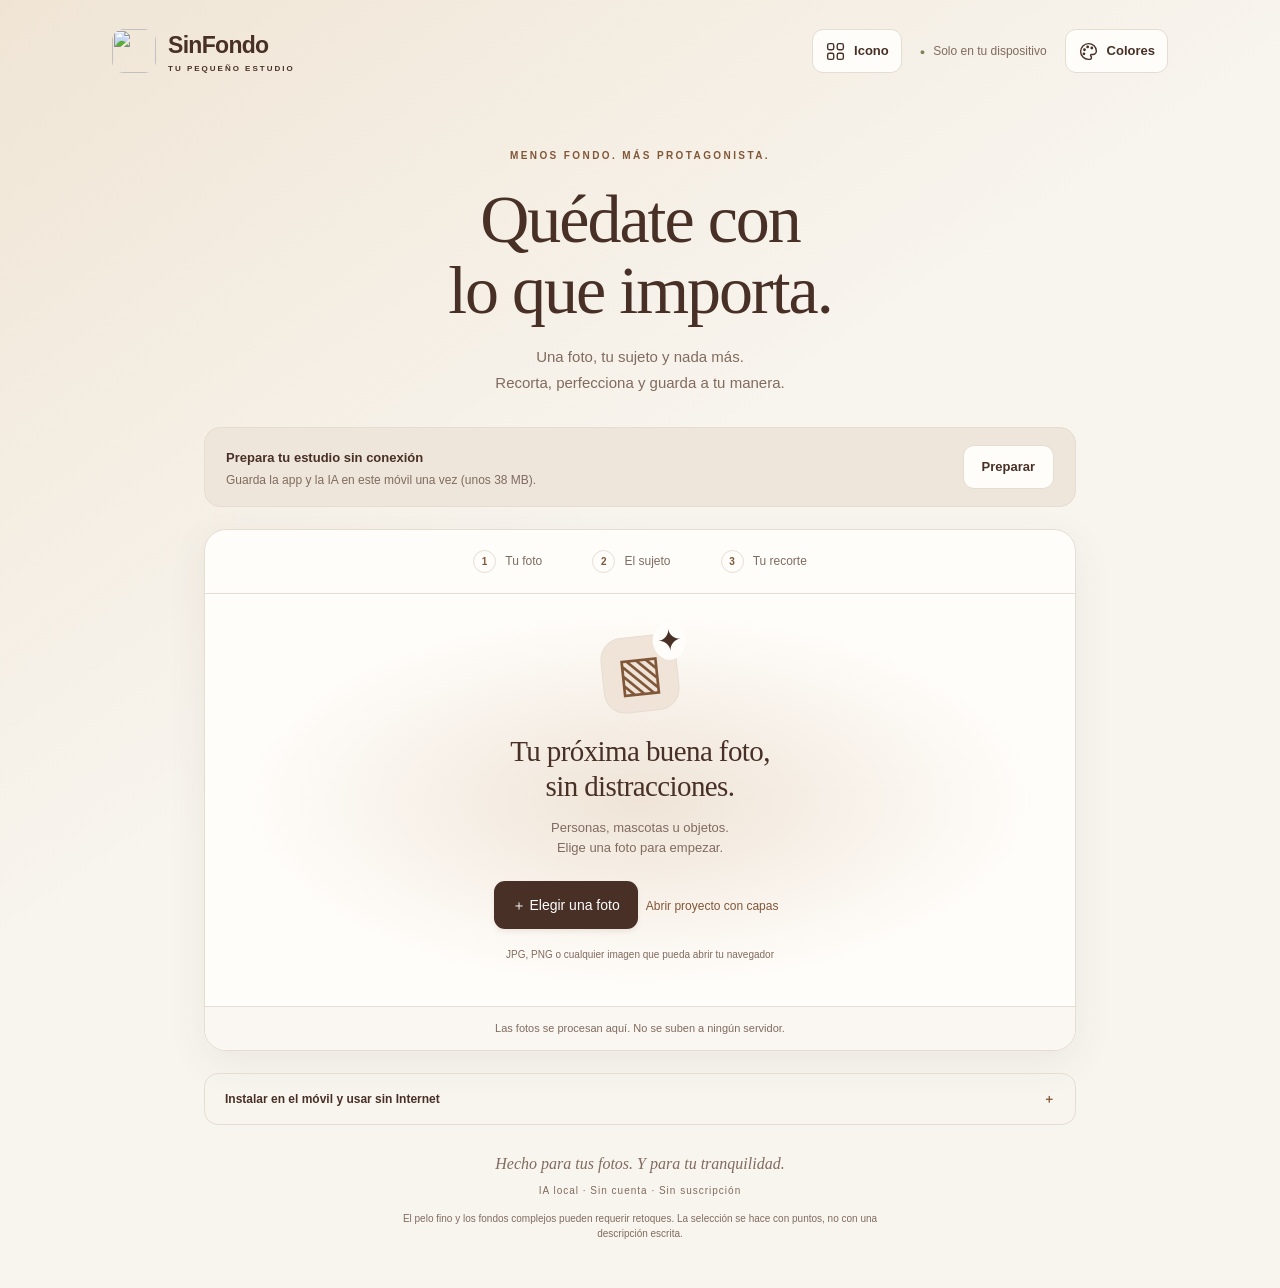
==== index.html @ af39157a "empecemos" ====
<!doctype html>
<html lang="es"><head><meta charset="utf-8"><meta name="viewport" content="width=device-width, initial-scale=1, viewport-fit=cover"><meta name="theme-color" content="#483026"><meta name="apple-mobile-web-app-capable" content="yes"><meta name="apple-mobile-web-app-status-bar-style" content="default"><meta name="description" content="Recorta el sujeto de tus fotos, en tu dispositivo y sin conexión."><title>SinFondo · Tu pequeño estudio</title><link rel="manifest" href="manifest.webmanifest"><link rel="apple-touch-icon" href="icons/apple-touch-icon.png"><link rel="icon" href="icons/icon-192.png"><link rel="stylesheet" href="style.css"></head>
<body><header><a class="brand" href="./"><img src="icons/icon-192.png" width="44" height="44" alt=""><span>SinFondo<small>TU PEQUEÑO ESTUDIO</small></span></a><div class="header-actions"><button id="appIconBtn" class="palette-button" aria-label="Elegir icono de la app" aria-haspopup="dialog"><svg width="21" height="21" viewBox="0 0 24 24" fill="none" stroke="currentColor" stroke-width="1.6" aria-hidden="true"><rect x="3" y="3" width="7" height="7" rx="2"/><rect x="14" y="3" width="7" height="7" rx="2"/><rect x="3" y="14" width="7" height="7" rx="2"/><rect x="14" y="14" width="7" height="7" rx="2"/></svg><span>Icono</span></button><span class="privacy">Solo en tu dispositivo</span><button id="paletteBtn" class="palette-button" aria-label="Elegir colores de la app" aria-haspopup="dialog"><svg width="21" height="21" viewBox="0 0 24 24" fill="none" stroke="currentColor" stroke-width="1.6" aria-hidden="true"><path d="M12 3a9 9 0 1 0 0 18h1.4a2.1 2.1 0 0 0 1.3-3.7c-.7-.6-.3-1.8.6-1.8H17a4 4 0 0 0 4-4C21 6.8 17 3 12 3Z"/><circle cx="7.4" cy="10" r=".8"/><circle cx="11" cy="6.8" r=".8"/><circle cx="15.8" cy="8" r=".8"/><circle cx="6.8" cy="14.6" r=".8"/></svg><span>Colores</span></button></div></header>
<dialog id="appIconDialog" aria-labelledby="appIconTitle"><div class="palette-heading"><div><span class="eyebrow">ELIGE SU ESTILO</span><h2 id="appIconTitle">El icono de tu estudio.</h2></div><button id="appIconClose" class="palette-close" aria-label="Cerrar selector de iconos">×</button></div><p class="palette-description">Elige uno de tus seis diseños. El marrón es el predeterminado.</p><div id="appIconOptions" class="app-icon-grid" aria-label="Iconos disponibles"></div><p id="appIconSelection" class="icon-selection" aria-live="polite"></p><div class="icon-install-help"><strong>Usarlo en el móvil o en el ordenador</strong><p>Abre la página de instalación con el diseño elegido y añade o instala la app desde allí. Se abre en otra pestaña para conservar tu trabajo.</p><p>Si ya está instalada, el sistema puede mantener el icono anterior. Guarda tu proyecto antes de quitarla y volver a añadirla con el nuevo diseño.</p><a id="appIconInstall" class="primary icon-install-link" target="_blank" rel="noopener" href="install-icon-1.html">Preparar instalación con este icono ↗</a></div><div class="icon-downloads"><a id="appIconDownloadPng" href="icons/choices/1/icon-512.png" download="SinFondo-marron.png">Descargar icono PNG</a><a id="appIconDownloadIco" href="icons/choices/1/icon.ico" download="SinFondo-marron.ico">Icono .ICO para PC</a><button id="appIconDone" class="secondary">Listo</button></div></dialog><dialog id="paletteDialog" aria-labelledby="paletteTitle"><div class="palette-heading"><div><span class="eyebrow">A TU GUSTO</span><h2 id="paletteTitle">Dale tu color.</h2></div><button id="paletteClose" class="palette-close" aria-label="Cerrar paleta de colores">×</button></div><p class="palette-description">Elige una combinación o crea la tuya. Se guarda en este dispositivo.</p><div id="themePresets" class="theme-grid" aria-label="Combinaciones de colores"></div><div class="custom-palette"><strong>Tu propia combinación</strong><div class="custom-colors"><label>Color principal <input id="themeStart" type="color" value="#815739"></label><label>Color de fondo <input id="themeEnd" type="color" value="#f8f5ef"></label></div><p>El texto se ajusta para que siga siendo fácil de leer.</p></div><div class="palette-footer"><button id="themeReset" class="secondary">Volver al marrón</button><button id="paletteDone" class="primary">Listo</button></div></dialog>
<dialog id="replacePhotoDialog" aria-labelledby="replacePhotoTitle" aria-describedby="replacePhotoText" class="photo-dialog"><h2 id="replacePhotoTitle">Ya tienes una foto abierta</h2><p id="replacePhotoText">¿Quieres cerrarla y elegir otra? Si abres una nueva foto, perderás los cambios que no hayas guardado.</p><div class="palette-footer"><button id="replacePhotoCancel" class="secondary" autofocus>Cancelar</button><button id="replacePhotoSave" class="primary">Guardar la foto actual</button><button id="replaceProjectSave" class="secondary" hidden>Guardar proyecto con capas</button><button id="replacePhotoConfirm" class="secondary">Cerrar y elegir otra</button></div></dialog><main><aside id="iconInstallNotice" class="icon-install-notice" hidden><strong id="iconInstallTitle"></strong><p>iPhone: Safari → Compartir → Añadir a pantalla de inicio. Android y PC: abre el menú del navegador y elige Instalar aplicación. Esta página debe estar publicada por HTTPS para instalarla desde el móvil.</p></aside><section class="intro"><span class="eyebrow">MENOS FONDO. MÁS PROTAGONISTA.</span><h1>Quédate con<br>lo que importa.</h1><p>Una foto, tu sujeto y nada más.<br>Recorta, perfecciona y guarda a tu manera.</p></section>
<section class="offline"><div><strong id="offlineTitle">Prepara tu estudio sin conexión</strong><p id="offlineText">Guarda la app y la IA en este móvil una vez (unos 38 MB).</p></div><button id="offlineBtn" class="secondary">Preparar</button></section>
<section class="studio" aria-label="Editor de fotos"><div class="steps"><span><b>1</b> Tu foto</span><span><b>2</b> El sujeto</span><span><b>3</b> Tu recorte</span></div>
<div id="empty" class="empty"><div class="photo-symbol" aria-hidden="true">▧<span>✦</span></div><h2>Tu próxima buena foto,<br>sin distracciones.</h2><p>Personas, mascotas u objetos.<br>Elige una foto para empezar.</p><label class="primary upload" for="photo" role="button" tabindex="0">＋ Elegir una foto</label><label for="projectFile" class="text-button" role="button" tabindex="0">Abrir proyecto con capas</label><small>JPG, PNG o cualquier imagen que pueda abrir tu navegador</small></div>
<input type="file" id="photo" accept="image/*" hidden><input type="file" id="projectFile" accept=".sinfondo,application/json" hidden>
<div id="editor" hidden><div class="toolbar"><label for="photo" class="text-button" role="button" tabindex="0">Cambiar foto</label><button id="clearPhoto" class="text-button">× Quitar foto</button><button id="returnOriginal" class="text-button">Volver a la foto original</button><button id="original" class="text-button" aria-pressed="false">Ver foto base</button><span id="dimensions"></span></div><div class="size-comparison"><div class="size-before"><span>ORIGINAL · ANTES</span><p id="sourceInfo"></p></div><div class="size-after"><span>RESULTADO · DESPUÉS</span><p id="currentInfo" aria-live="polite"></p></div></div><div class="view-tools" aria-label="Zoom y navegación"><button id="zoomOut" class="secondary" aria-label="Reducir zoom">−</button><output id="zoomLevel" aria-live="polite">100 %</output><button id="zoomIn" class="secondary" aria-label="Ampliar zoom">＋</button><button id="zoomFit" class="secondary">Encajar imagen</button><span>Dos dedos: ampliar y mover</span></div><div class="viewport" id="viewport"><div class="canvas-wrap" id="canvasWrap"><canvas id="canvas" aria-label="Foto: toca el sujeto que quieras conservar"></canvas><canvas id="overlay" aria-label="Selecciona el sujeto o retoca con el pincel"></canvas></div></div>
<div class="controls"><p id="hint">Conservar: marca lo que quieres mantener. Excluir: marca lo que quieres eliminar.</p><div class="segmented" aria-label="Modo de selección"><button data-mode="keep" class="selected" aria-pressed="true">＋ Conservar</button><button data-mode="exclude" aria-pressed="false">− Excluir</button><button data-mode="restore" aria-pressed="false" disabled>Restaurar</button><button data-mode="erase" aria-pressed="false" disabled>Borrar</button><button data-mode="lasso" aria-pressed="false">Lazo magnético</button><button data-mode="move" aria-pressed="false">✥ Mover</button></div><div id="brushControls" hidden><label>Grosor del pincel <input id="brush" type="range" min="1" max="120" value="24"><output id="brushSize">24 px</output></label></div>
<div id="lassoControls" hidden><label class="magnet-option"><input id="magnetic" type="checkbox" checked> Ajustar a los bordes</label><div class="lasso-actions"><button id="lassoKeep" class="secondary" disabled>Conservar dentro del lazo</button><button id="lassoDelete" class="secondary" disabled>Borrar dentro del lazo</button><button id="lassoClear" class="text-button" disabled>Quitar lazo</button></div><p>Marca el contorno con toques. Arrastra los puntos para ajustarlos; toca una línea para insertar otro punto. La acción cierra el lazo.</p></div><div class="action-row"><button id="undo" class="secondary" disabled>↶ Deshacer</button><button id="redo" class="secondary" disabled>↷ Rehacer</button><button id="clear" class="secondary" title="Reinicia la selección y el recorte del fondo; conserva lienzo y capas">Reiniciar</button><button id="remove" class="primary" disabled>Quitar fondo ✦</button><button id="deleteSelected" class="secondary delete-action" disabled>Eliminar lo señalado</button></div>
<div id="resultControls" hidden><div class="result-row"><label id="candidateControl">Recorte <select id="candidate"><option value="0">Opción 1</option><option value="1">Opción 2</option><option value="2">Opción 3</option></select></label><label id="featherControl">Borde suave <input id="feather" type="range" min="0" max="3" step="0.25" value="0.5"></label></div><details class="geometry-panel"><summary>Recortar, ampliar y dimensiones <span>＋</span></summary><div class="geometry-actions"><button id="trimEmpty" class="secondary">Recortar márgenes vacíos</button><button id="startCrop" class="secondary">Recorte manual</button></div><div id="cropControls" hidden><p>Arrastra las esquinas para ajustar el recorte o mueve el rectángulo.</p><output id="cropInfo"></output><div class="geometry-actions"><button id="applyCrop" class="primary">Aplicar recorte</button><button id="cancelCrop" class="secondary">Cancelar recorte</button></div></div><p class="small-note">Lienzo: añade espacio alrededor. Escalar también la foto: cambia su tamaño.</p><div class="dimension-fields"><label>Ancho (cm)<input id="canvasWidthCm" type="number" min="0.01" step="0.01" inputmode="decimal"></label><label>Alto (cm)<input id="canvasHeightCm" type="number" min="0.01" step="0.01" inputmode="decimal"></label><label>Resolución (ppp)<input id="outputDpi" type="number" min="36" max="1200" step="1" value="300" inputmode="numeric"></label></div><div class="size-options"><label><input id="sizeLock" type="checkbox" checked> Mantener proporciones</label><label><input id="scalePhoto" type="checkbox"> Escalar también la foto</label></div><label class="anchor-label">Colocar la foto <select id="canvasAnchor"><option value="center">En el centro</option><option value="left">A la izquierda</option><option value="right">A la derecha</option><option value="top">Arriba</option><option value="bottom">Abajo</option><option value="top-left">Arriba a la izquierda</option><option value="top-right">Arriba a la derecha</option><option value="bottom-left">Abajo a la izquierda</option><option value="bottom-right">Abajo a la derecha</option></select></label><div class="geometry-actions"><button id="addSpace" class="secondary">Añadir un 20 % de espacio</button><button id="applySize" class="primary">Aplicar tamaño</button></div><p class="small-note">El peso de después se recalcula al aplicar. Máximo 4096 px por lado y 8,4 millones de píxeles en total.</p></details><details class="layers-panel" id="layersPanel"><summary>Capas: pegar y colocar <span>＋</span></summary><div class="geometry-actions"><button id="pasteLayer" class="secondary">Pegar del portapapeles</button><label class="secondary layer-file-label" for="layerFile" role="button" tabindex="0">Añadir imagen</label></div><input id="layerFile" type="file" accept="image/*" hidden><p class="small-note">También puedes pegar con Ctrl/Cmd + V. En móvil, si el portapapeles no lo permite, usa Añadir imagen. Los pinceles y la IA editan la foto base.</p><div id="layerList"></div><div id="layerControls" hidden><div class="dimension-fields"><label>Ancho de capa (cm)<input id="layerWidthCm" type="number" min="0.01" step="0.01" inputmode="decimal"></label><label>Alto de capa (cm)<input id="layerHeightCm" type="number" min="0.01" step="0.01" inputmode="decimal"></label></div><label class="magnet-option"><input id="layerLock" type="checkbox" checked> Mantener proporciones</label><div class="geometry-actions"><button id="layerApplySize" class="secondary">Aplicar tamaño de capa</button><button id="layerDelete" class="secondary">Quitar capa</button><button id="layerDone" class="primary">OK · Dejar colocada</button></div></div><div class="project-actions"><button id="saveProject" class="secondary">Guardar proyecto con capas</button><label class="text-button" for="projectFile" role="button" tabindex="0">Abrir proyecto</label></div><p class="small-note">PNG y JPG unen las capas. Guarda un proyecto .sinfondo para volver a editarlas otro día.</p></details><div class="format-controls"><label>Formato <select id="exportFormat"><option value="png">PNG · con transparencia</option><option value="jpg">JPG · fondo blanco</option></select></label><label id="jpegQualityControl" hidden>Calidad JPG <input id="jpegQuality" type="range" min="60" max="100" value="92"><output id="jpegQualityValue">92 %</output></label></div><output id="exportInfo" class="export-info" aria-live="polite"></output><div class="export"><div><span class="field-title">FONDO DE EXPORTACIÓN</span><div class="segmented"><button data-bg="transparent" class="selected" aria-pressed="true"><i class="checker"></i>Transparente</button><button data-bg="white" aria-pressed="false"><i class="white"></i>Blanco</button></div></div><button id="save" class="primary">Guardar PNG ↓</button></div><p id="exportNote" class="note">PNG conserva la transparencia si la eliges. JPG rellena los huecos de blanco. El peso corresponde al formato y la calidad seleccionados.</p></div></div></div>
<div id="status" role="status" aria-live="polite">Las fotos se procesan aquí. No se suben a ningún servidor.</div></section>
<details class="help"><summary>Instalar en el móvil y usar sin Internet <span>＋</span></summary><div><p><strong>Primera vez:</strong> abre la app desde una dirección HTTPS con Internet y pulsa «Preparar». Espera a que indique «Lista sin conexión».</p><p><strong>iPhone:</strong> en Safari, pulsa Compartir → Añadir a pantalla de inicio. Activa «Abrir como app» si aparece.</p><p><strong>Android:</strong> en Chrome, abre el menú ⋮ → Instalar aplicación o Añadir a pantalla de inicio.</p><p>Abre la app desde el icono y comprueba «Lista sin conexión». Después puedes usarla en modo avión. Si borras los datos del navegador o el sistema libera ese almacenamiento, vuelve a prepararla con Internet.</p><p>La carpeta de iCloud conserva los archivos; para instalarla en un móvil hace falta servir esos archivos por HTTPS. Abrir el HTML en Archivos no instala la app.</p></div></details>
<footer>Hecho para tus fotos. Y para tu tranquilidad.<small>IA local · Sin cuenta · Sin suscripción</small><p>El pelo fino y los fondos complejos pueden requerir retoques. La selección se hace con puntos, no con una descripción escrita.</p></footer></main><script type="module" src="app.js"></script></body></html>
---- style.css ----
:root{--ink:#483026;--muted:#806b5f;--paper:#f8f5ef;--line:#e6ddd2;--accent:#815739;--soft:#efe4d7}*{box-sizing:border-box}body{margin:0;background:var(--paper);color:var(--ink);font:15px/1.5 -apple-system,BlinkMacSystemFont,"Segoe UI",sans-serif}header{max-width:1120px;margin:auto;padding:28px 32px;display:flex;align-items:center;justify-content:space-between}.brand{display:flex;gap:12px;align-items:center;text-decoration:none;color:inherit;font-size:23px;font-weight:650;letter-spacing:-.7px}.brand img{border-radius:12px}.brand small{font-size:8px;letter-spacing:2px;display:block;font-weight:600}.privacy{font-size:12px;color:var(--muted)}.privacy:before{content:'●';font-size:9px;margin-right:8px;color:#7d815b}main{max-width:920px;margin:auto;padding:20px 24px 32px}.intro{text-align:center;padding:20px 0 28px}.eyebrow{font-size:10px;letter-spacing:2.4px;font-weight:650;color:var(--accent)}h1{font:normal clamp(44px,7vw,68px)/1.04 Georgia,serif;letter-spacing:-2px;margin:19px 0}p{color:var(--muted)}.intro p{margin:0;line-height:1.7}.offline{display:flex;gap:16px;justify-content:space-between;align-items:center;background:var(--banner);border:1px solid var(--line);border-radius:16px;padding:17px 21px;margin:4px 0 22px}.offline strong{font-size:13px}.offline p{margin:3px 0 0;font-size:12px}.studio{background:var(--surface);border:1px solid var(--line);border-radius:22px;overflow:hidden;box-shadow:0 12px 40px var(--shadow)}.steps{display:flex;justify-content:center;gap:50px;border-bottom:1px solid var(--line);padding:20px;font-size:12px;color:var(--muted)}.steps b{border:1px solid var(--line);border-radius:50%;width:23px;height:23px;display:inline-grid;place-items:center;font-size:10px;margin-right:6px;color:var(--accent)}.empty{text-align:center;padding:42px 20px 44px;background:radial-gradient(ellipse at center,var(--soft),transparent 65%)}.photo-symbol{position:relative;width:76px;height:76px;display:grid;place-items:center;background:var(--soft);border:1px solid var(--line);border-radius:22px;margin:0 auto 22px;font-size:48px;line-height:1;color:var(--accent);transform:rotate(-6deg)}.photo-symbol span{position:absolute;right:-12px;top:-12px;color:var(--ink);font-size:30px;background:var(--surface);border-radius:50%;padding:4px}h2{font:normal 29px/1.2 Georgia,serif;letter-spacing:-.6px;margin:0}.empty p{font-size:13px;margin:14px 0 24px}.empty small{display:block;font-size:10px;color:var(--muted);margin-top:18px}button,.upload{border:0;border-radius:11px;padding:12px 18px;font:600 13px/1.3 inherit;cursor:pointer;display:inline-flex;align-items:center;justify-content:center;gap:7px;-webkit-tap-highlight-color:transparent}button{font:600 13px/1.3 -apple-system,BlinkMacSystemFont,"Segoe UI",sans-serif;min-height:44px}.primary{background:var(--ink);color:#fff;box-shadow:0 3px 5px var(--shadow)}.primary:hover{background:var(--accent)}.secondary{background:var(--surface);color:var(--ink);border:1px solid var(--line)}.text-button{background:none;color:var(--accent);font-size:12px;padding:8px;cursor:pointer}.upload{font-size:14px;min-height:48px}button:disabled{opacity:.4;cursor:default}button:focus-visible,label:focus-within,summary:focus-visible{outline:3px solid var(--accent);outline-offset:3px}.toolbar{display:flex;align-items:center;gap:8px;padding:10px 14px}.toolbar span{margin-left:auto;color:var(--muted);font-size:11px}.viewport{padding:18px;background-color:var(--soft);max-height:65vh;overflow:auto;display:flex;justify-content:center}.canvas-wrap{position:relative;max-width:100%;width:fit-content;line-height:0;align-self:flex-start;background-color:white;background-image:linear-gradient(45deg,#e7e1d9 25%,transparent 25%),linear-gradient(-45deg,#e7e1d9 25%,transparent 25%),linear-gradient(45deg,transparent 75%,#e7e1d9 75%),linear-gradient(-45deg,transparent 75%,#e7e1d9 75%);background-size:20px 20px;background-position:0 0,0 10px,10px -10px,-10px 0}canvas{display:block;max-width:100%;max-height:58vh;width:auto;height:auto}#overlay{position:absolute;inset:0;width:100%;height:100%;touch-action:none;cursor:crosshair}.controls{padding:20px}#hint{font-size:13px;margin:0 0 15px}.segmented{display:flex;flex-wrap:wrap;gap:5px}.segmented button{background:var(--surface-muted);color:var(--muted);padding:10px 13px;font-size:12px;border:1px solid transparent}.segmented .selected{background:var(--soft);color:var(--ink);border-color:var(--accent)}.action-row{display:flex;gap:8px;margin-top:17px}.action-row .primary{margin-left:auto}.result-row{display:flex;gap:20px;align-items:center;justify-content:space-between;border-top:1px solid var(--line);margin-top:20px;padding-top:20px}.result-row label,#brushControls label{font-size:12px;color:var(--muted);display:flex;gap:8px;align-items:center}#brushControls{padding:15px 0 0}input[type=range]{accent-color:var(--accent);max-width:130px}select{padding:8px;background:var(--paper);border:1px solid var(--line);border-radius:8px;color:var(--ink)}.export{display:flex;justify-content:space-between;align-items:end;gap:12px;margin-top:20px}.field-title{font-size:9px;letter-spacing:1.5px;display:block;margin-bottom:7px}.segmented i{display:inline-block;width:16px;height:16px;border:1px solid #cbbda9;border-radius:3px}.checker{background:repeating-conic-gradient(#fff 0 25%,#d3c9be 0 50%) 50%/8px 8px}.white{background:white}.note{font-size:10px;margin:13px 0 0}#status{font-size:11px;text-align:center;border-top:1px solid var(--line);padding:13px 20px;color:var(--muted);background:var(--surface-muted)}#status.error{color:#9c3927}.help{margin-top:22px;border:1px solid var(--line);border-radius:14px;padding:16px 20px;font-size:12px}summary{cursor:pointer;font-weight:600;list-style:none}summary span{float:right;color:var(--accent)}.help p{line-height:1.7}footer{text-align:center;margin-top:30px;color:var(--muted);font:italic 16px Georgia,serif}footer small{display:block;font:10px -apple-system,sans-serif;margin-top:12px;letter-spacing:1px}footer p{font:10px/1.5 -apple-system,sans-serif;max-width:480px;margin:15px auto}[hidden]{display:none!important}body.busy #editor{pointer-events:none;opacity:.7}@media(max-width:560px){header{padding:20px}.privacy{font-size:0}.privacy:before{font-size:10px}main{padding:8px 14px 24px}.intro{padding-top:12px}h1{font-size:48px}.offline{padding:14px;gap:10px}.steps{gap:16px;font-size:10px;padding:16px 8px}.steps b{margin-right:3px}.empty{padding:35px 15px}.controls{padding:16px 12px}.segmented button{padding:9px 10px;font-size:11px}.action-row{flex-wrap:wrap;gap:6px}.action-row button{padding:11px 12px}.export{flex-direction:column;align-items:stretch}.export>.primary{width:100%;margin-top:6px}.result-row{gap:8px}.result-row label{font-size:11px}input[type=range]{max-width:95px}.viewport{padding:8px}.toolbar span{font-size:9px}footer{font-size:14px}}

:root{--surface:#fffdfa;--surface-muted:#faf7f2;--banner:#eee6da;--shadow:#48302612;--page-glow:#f0e5d5}body{background:linear-gradient(145deg,var(--page-glow) 0%,var(--paper) 45%,var(--paper) 100%);min-height:100vh}.header-actions{display:flex;align-items:center;gap:18px}.palette-button{color:var(--ink);border:1px solid var(--line);background:var(--surface);padding:10px 12px;gap:8px}.palette-button svg{flex:none}.palette-button:hover{background:var(--soft)}dialog{color:var(--ink);background:var(--surface);border:1px solid var(--line);border-radius:24px;padding:25px;width:min(540px,calc(100% - 28px));max-height:calc(100dvh - 36px);overflow:auto;box-shadow:0 24px 90px #0003}dialog::backdrop{background:#15110e66;backdrop-filter:blur(5px)}.palette-heading{display:flex;justify-content:space-between;align-items:center;gap:16px}.palette-heading h2{margin-top:7px;font-size:32px}.palette-close{background:var(--surface-muted);color:var(--ink);border:1px solid var(--line);font-size:25px;padding:5px;width:44px;flex:none}.palette-description{font-size:13px;margin:15px 0 20px}.theme-grid{display:grid;grid-template-columns:repeat(3,minmax(0,1fr));gap:10px}.theme-option{display:flex;flex-direction:column;gap:9px;align-items:stretch;text-align:left;background:var(--surface);color:var(--ink);border:1px solid var(--line);padding:9px;border-radius:12px;position:relative;min-width:0}.theme-option[aria-pressed=true]{border:2px solid var(--accent);padding:8px;background:var(--soft)}.theme-option[aria-pressed=true]:after{content:'✓';position:absolute;right:14px;top:14px;background:var(--ink);color:white;border-radius:50%;width:22px;height:22px;display:grid;place-items:center;font-size:12px}.theme-swatch{height:43px;border-radius:7px;border:1px solid #00000014;background:linear-gradient(120deg,var(--swatch-start),var(--swatch-end))}.theme-name{font-size:10px;line-height:1.4;font-weight:600;min-height:28px}.custom-palette{border-top:1px solid var(--line);margin-top:20px;padding-top:18px}.custom-palette strong{font-size:13px}.custom-colors{display:flex;gap:16px;margin-top:12px}.custom-colors label{display:flex;gap:9px;align-items:center;color:var(--muted);font-size:12px;flex:1}.custom-colors input{width:44px;height:36px;background:var(--surface);padding:3px;border:1px solid var(--line);border-radius:8px;cursor:pointer}.custom-palette p{font-size:10px}.palette-footer{display:flex;justify-content:space-between;gap:12px;margin-top:19px}.palette-footer button{font-size:12px}@media(max-width:560px){.header-actions{gap:9px}.palette-button{padding:9px}.palette-button span{display:none}.header-actions .privacy{display:none}dialog{padding:20px 16px}.custom-colors{gap:8px}.custom-colors label{font-size:11px;gap:6px}.theme-grid{gap:8px}}

.action-row{flex-wrap:wrap}.delete-action{border-color:var(--accent);color:var(--accent)}@media(max-width:560px){.action-row #remove,.action-row #deleteSelected{flex:1 1 42%;margin-left:0}.action-row #undo,.action-row #clear{flex:1 1 42%}}

.view-tools{display:flex;align-items:center;gap:7px;padding:9px 12px;border-top:1px solid var(--line);flex-wrap:wrap}.view-tools button{padding:8px 12px;font-size:11px}.view-tools output{min-width:49px;text-align:center;font-size:11px;font-variant-numeric:tabular-nums}.view-tools span{font-size:10px;color:var(--muted);margin-left:auto}.viewport{padding:0;display:block;position:relative;overflow:hidden;height:min(58vh,520px);max-height:none;touch-action:none;user-select:none;-webkit-user-select:none}.canvas-wrap{position:absolute;top:0;left:0;max-width:none;transform-origin:0 0;margin:0;will-change:transform}.canvas-wrap canvas{max-width:none;max-height:none;width:100%;height:100%;display:block}#overlay{inset:0;touch-action:none}.viewport[data-tool=move],.viewport[data-tool=move] #overlay{cursor:grab}.viewport.dragging,.viewport.dragging #overlay{cursor:grabbing}.magnet-option{display:flex;align-items:center;gap:8px;font-size:12px;color:var(--muted)}.magnet-option input{accent-color:var(--accent)}#lassoControls{padding-top:14px}.lasso-actions{display:flex;gap:6px;flex-wrap:wrap;margin-top:10px}.lasso-actions button{font-size:11px;padding:9px 11px}#lassoControls p{font-size:11px}#brushSize{min-width:43px;font-variant-numeric:tabular-nums}.action-row #remove{margin-left:0}.action-row #remove,.action-row #deleteSelected{flex:1 1 40%}.action-row #undo,.action-row #redo,.action-row #clear{flex:1 1 25%}@media(max-width:560px){.view-tools{padding:8px;gap:5px}.view-tools span{width:100%;text-align:center;margin-top:2px}.viewport{height:48vh;min-height:220px}.segmented button{flex:1 1 28%}}

.toolbar{flex-wrap:wrap}.toolbar #clearPhoto{color:var(--accent)}@media(max-width:560px){.toolbar{gap:3px;padding:8px}.toolbar .text-button{font-size:10px;padding:6px}.toolbar span{width:100%;margin-left:6px}}

.photo-dialog{max-width:460px}.photo-dialog h2{font-size:27px}.photo-dialog p{font-size:14px;line-height:1.7}.photo-dialog .palette-footer{flex-wrap:wrap}.photo-dialog .palette-footer button{flex:1}label[role=button]:focus-visible{outline:3px solid var(--accent);outline-offset:3px}

.photo-dialog .palette-footer{gap:8px}.photo-dialog #replacePhotoSave{flex-basis:100%}

.source-info{font-size:10px;margin:0;padding:0 16px 12px;color:var(--muted)}.format-controls{display:flex;gap:18px;flex-wrap:wrap;align-items:center;margin-top:18px}.format-controls label{display:flex;align-items:center;gap:8px;font-size:12px;color:var(--muted)}.export-info{display:block;color:var(--muted);font-size:12px;margin-top:12px;font-variant-numeric:tabular-nums}#jpegQualityValue{min-width:36px}.result-row:has(#candidateControl[hidden]):has(#featherControl[hidden]){display:none}

.size-comparison{display:grid;grid-template-columns:1fr 1fr;gap:10px;padding:0 14px 14px}.size-comparison>div{padding:12px;border:1px solid var(--line);border-radius:12px}.size-before{background:var(--surface-muted)}.size-after{background:var(--soft);border-color:var(--accent)!important}.size-comparison span{font-size:9px;letter-spacing:1.3px;font-weight:700}.size-comparison p{font-size:12px;line-height:1.6;margin:6px 0 0;font-variant-numeric:tabular-nums}.geometry-panel,.layers-panel{border:1px solid var(--line);border-radius:13px;padding:15px;margin-top:18px}.geometry-panel summary,.layers-panel summary{font-size:13px}.geometry-actions,.project-actions{display:flex;gap:8px;flex-wrap:wrap;margin-top:13px}.geometry-actions button,.project-actions button{font-size:11px;padding:10px 13px}.small-note,#cropControls p{font-size:11px;line-height:1.6;color:var(--muted)}.dimension-fields{display:flex;gap:10px;flex-wrap:wrap;margin:14px 0}.dimension-fields label{font-size:11px;color:var(--muted);display:grid;gap:6px;flex:1;min-width:85px}.dimension-fields input{width:100%;min-width:0;padding:11px 9px;border:1px solid var(--line);border-radius:9px;background:var(--surface);color:var(--ink);font:inherit}.size-options{display:flex;flex-wrap:wrap;gap:12px;font-size:11px;color:var(--muted);margin:12px 0}.size-options input{accent-color:var(--accent)}.anchor-label{font-size:11px;display:flex;gap:10px;align-items:center;color:var(--muted)}#cropInfo{font-size:12px;color:var(--accent)}.layer-file-label{display:inline-flex;align-items:center;cursor:pointer;padding:10px 13px;border-radius:10px;font-size:11px}.layer-row{display:flex;gap:8px;align-items:center;margin-top:9px;padding:8px;border:1px solid var(--line);border-radius:10px}.layer-row.active{border-color:var(--accent);background:var(--soft)}.layer-row img{width:34px;height:34px;object-fit:contain;background:repeating-conic-gradient(#fff 0 25%,#ddd 0 50%) 50%/10px 10px;border-radius:5px}.layer-row button{font-size:11px;padding:8px;min-height:38px;color:var(--ink);background:var(--surface)}.layer-row .layer-name{flex:1;text-align:left;min-width:0;overflow:hidden;text-overflow:ellipsis;white-space:nowrap}.project-actions{border-top:1px solid var(--line);padding-top:13px;align-items:center}@media(max-width:560px){.size-comparison{padding:0 8px 10px;gap:7px}.size-comparison p{font-size:10px}.size-comparison>div{padding:9px}.size-comparison span{font-size:8px}.geometry-panel,.layers-panel{padding:12px}.anchor-label{flex-wrap:wrap}}

.app-icon-grid{display:grid;grid-template-columns:repeat(3,minmax(0,1fr));gap:12px}.app-icon-option{position:relative;display:flex;flex-direction:column;align-items:center;gap:9px;padding:12px 8px;background:var(--surface);border:1px solid var(--line);border-radius:15px;color:var(--ink);min-width:0}.app-icon-option img{width:92px;height:92px;max-width:100%;object-fit:contain;border-radius:22%;box-shadow:0 4px 12px #0001}.app-icon-option span{font-size:11px;line-height:1.4;text-align:center}.app-icon-option[aria-pressed=true]{border:2px solid var(--accent);padding:11px 7px;background:var(--soft)}.app-icon-option[aria-pressed=true]:after{content:'✓';position:absolute;right:7px;top:7px;background:var(--ink);color:white;border:2px solid var(--surface);border-radius:50%;width:23px;height:23px;display:grid;place-items:center;font-size:12px}.icon-selection{font-weight:600;font-size:12px;color:var(--ink);margin:17px 0}.icon-install-help{padding:15px;border-radius:13px;background:var(--surface-muted);border:1px solid var(--line)}.icon-install-help strong{font-size:12px}.icon-install-help p{font-size:11px;line-height:1.6}.icon-install-link{display:inline-flex;justify-content:center;align-items:center;padding:12px 15px;border-radius:10px;font-size:12px;text-decoration:none;margin-top:4px;min-height:44px}.icon-downloads{display:flex;gap:14px;align-items:center;flex-wrap:wrap;margin-top:18px}.icon-downloads a{font-size:11px;color:var(--accent);text-underline-offset:3px}.icon-downloads button{margin-left:auto}.icon-install-notice{padding:18px;background:var(--soft);border:1px solid var(--line);border-radius:15px;font-size:13px;margin-bottom:12px}.icon-install-notice p{font-size:12px;margin-bottom:0}@media(max-width:560px){.app-icon-grid{gap:8px}.app-icon-option{padding:10px 5px}.app-icon-option[aria-pressed=true]{padding:9px 4px}.app-icon-option img{width:76px;height:76px}.app-icon-option span{font-size:10px}.icon-install-link{width:100%}.icon-downloads{gap:10px}.header-actions{gap:7px}#appIconTitle{font-size:27px}}
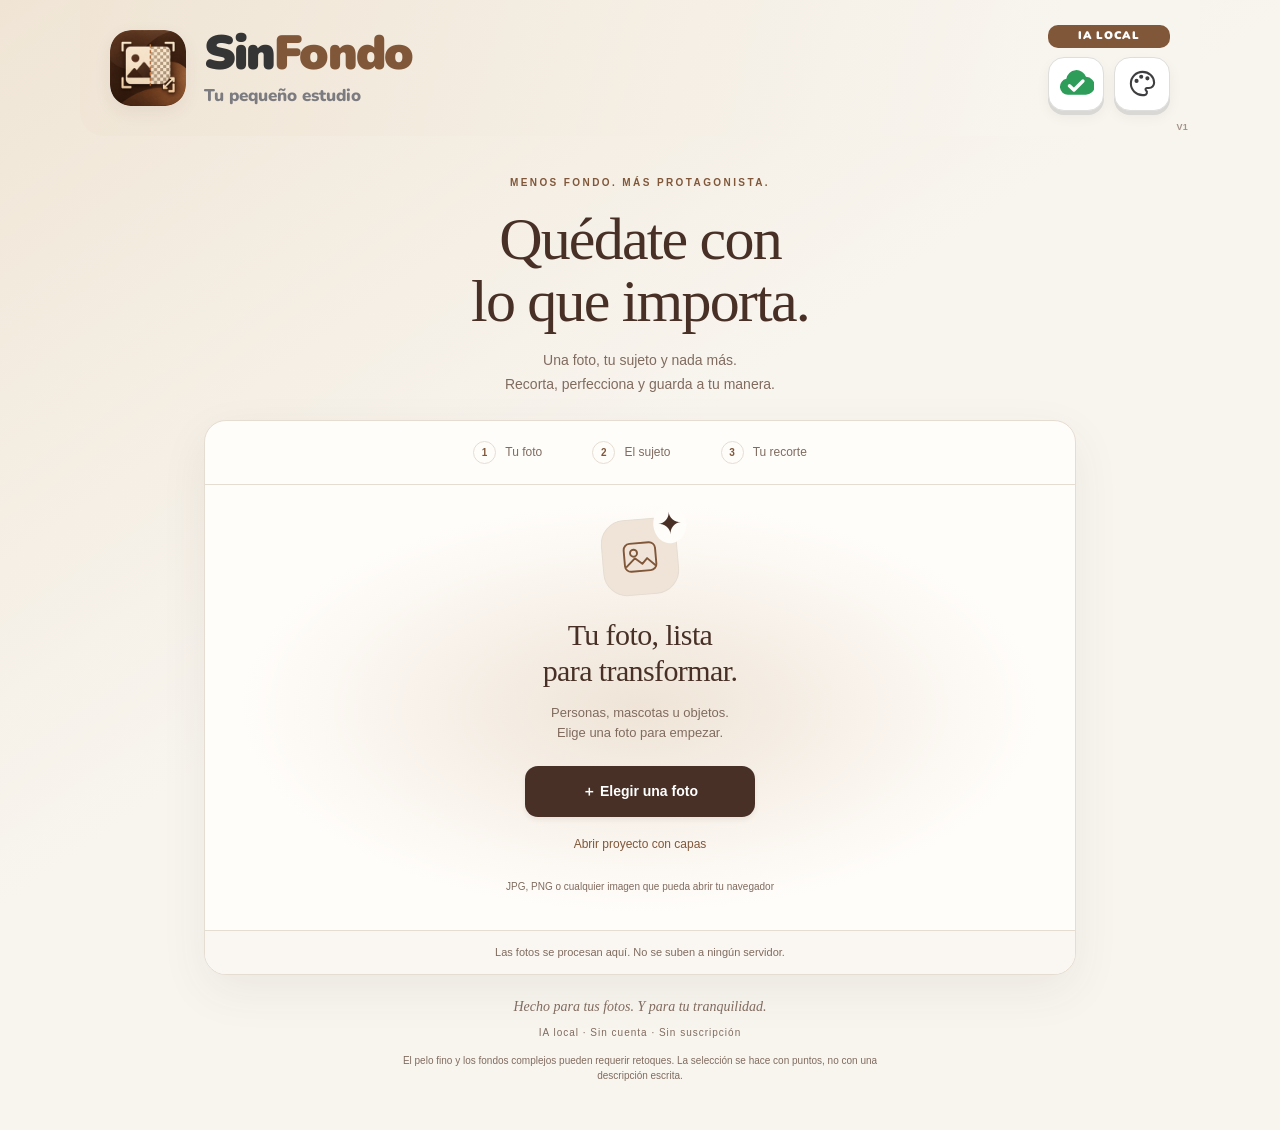
==== commit 9b11331b: "V1" ====
--- a/index.html
+++ b/index.html
@@ -1,16 +1,17 @@
 <!doctype html>
-<html lang="es"><head><meta charset="utf-8"><meta name="viewport" content="width=device-width, initial-scale=1, viewport-fit=cover"><meta name="theme-color" content="#483026"><meta name="apple-mobile-web-app-capable" content="yes"><meta name="apple-mobile-web-app-status-bar-style" content="default"><meta name="description" content="Recorta el sujeto de tus fotos, en tu dispositivo y sin conexión."><title>SinFondo · Tu pequeño estudio</title><link rel="manifest" href="manifest.webmanifest"><link rel="apple-touch-icon" href="icons/apple-touch-icon.png"><link rel="icon" href="icons/icon-192.png"><link rel="stylesheet" href="style.css"></head>
-<body><header><a class="brand" href="./"><img src="icons/icon-192.png" width="44" height="44" alt=""><span>SinFondo<small>TU PEQUEÑO ESTUDIO</small></span></a><div class="header-actions"><button id="appIconBtn" class="palette-button" aria-label="Elegir icono de la app" aria-haspopup="dialog"><svg width="21" height="21" viewBox="0 0 24 24" fill="none" stroke="currentColor" stroke-width="1.6" aria-hidden="true"><rect x="3" y="3" width="7" height="7" rx="2"/><rect x="14" y="3" width="7" height="7" rx="2"/><rect x="3" y="14" width="7" height="7" rx="2"/><rect x="14" y="14" width="7" height="7" rx="2"/></svg><span>Icono</span></button><span class="privacy">Solo en tu dispositivo</span><button id="paletteBtn" class="palette-button" aria-label="Elegir colores de la app" aria-haspopup="dialog"><svg width="21" height="21" viewBox="0 0 24 24" fill="none" stroke="currentColor" stroke-width="1.6" aria-hidden="true"><path d="M12 3a9 9 0 1 0 0 18h1.4a2.1 2.1 0 0 0 1.3-3.7c-.7-.6-.3-1.8.6-1.8H17a4 4 0 0 0 4-4C21 6.8 17 3 12 3Z"/><circle cx="7.4" cy="10" r=".8"/><circle cx="11" cy="6.8" r=".8"/><circle cx="15.8" cy="8" r=".8"/><circle cx="6.8" cy="14.6" r=".8"/></svg><span>Colores</span></button></div></header>
-<dialog id="appIconDialog" aria-labelledby="appIconTitle"><div class="palette-heading"><div><span class="eyebrow">ELIGE SU ESTILO</span><h2 id="appIconTitle">El icono de tu estudio.</h2></div><button id="appIconClose" class="palette-close" aria-label="Cerrar selector de iconos">×</button></div><p class="palette-description">Elige uno de tus seis diseños. El marrón es el predeterminado.</p><div id="appIconOptions" class="app-icon-grid" aria-label="Iconos disponibles"></div><p id="appIconSelection" class="icon-selection" aria-live="polite"></p><div class="icon-install-help"><strong>Usarlo en el móvil o en el ordenador</strong><p>Abre la página de instalación con el diseño elegido y añade o instala la app desde allí. Se abre en otra pestaña para conservar tu trabajo.</p><p>Si ya está instalada, el sistema puede mantener el icono anterior. Guarda tu proyecto antes de quitarla y volver a añadirla con el nuevo diseño.</p><a id="appIconInstall" class="primary icon-install-link" target="_blank" rel="noopener" href="install-icon-1.html">Preparar instalación con este icono ↗</a></div><div class="icon-downloads"><a id="appIconDownloadPng" href="icons/choices/1/icon-512.png" download="SinFondo-marron.png">Descargar icono PNG</a><a id="appIconDownloadIco" href="icons/choices/1/icon.ico" download="SinFondo-marron.ico">Icono .ICO para PC</a><button id="appIconDone" class="secondary">Listo</button></div></dialog><dialog id="paletteDialog" aria-labelledby="paletteTitle"><div class="palette-heading"><div><span class="eyebrow">A TU GUSTO</span><h2 id="paletteTitle">Dale tu color.</h2></div><button id="paletteClose" class="palette-close" aria-label="Cerrar paleta de colores">×</button></div><p class="palette-description">Elige una combinación o crea la tuya. Se guarda en este dispositivo.</p><div id="themePresets" class="theme-grid" aria-label="Combinaciones de colores"></div><div class="custom-palette"><strong>Tu propia combinación</strong><div class="custom-colors"><label>Color principal <input id="themeStart" type="color" value="#815739"></label><label>Color de fondo <input id="themeEnd" type="color" value="#f8f5ef"></label></div><p>El texto se ajusta para que siga siendo fácil de leer.</p></div><div class="palette-footer"><button id="themeReset" class="secondary">Volver al marrón</button><button id="paletteDone" class="primary">Listo</button></div></dialog>
+<html lang="es"><head><meta charset="utf-8"><meta name="viewport" content="width=device-width, initial-scale=1, viewport-fit=cover"><meta name="theme-color" content="#483026"><meta name="apple-mobile-web-app-capable" content="yes"><meta name="apple-mobile-web-app-status-bar-style" content="default"><meta name="description" content="Recorta el sujeto de tus fotos, en tu dispositivo y sin conexión."><title>SinFondo · Tu pequeño estudio</title><link rel="manifest" href="manifest.webmanifest"><link rel="apple-touch-icon" href="apple-touch-icon.png"><link rel="icon" href="icon-192.png"><link rel="stylesheet" href="style.css"></head>
+<body><header class="app-header"><div class="brand"><button id="appIconBtn" class="brand-icon-button" aria-label="Elegir icono de la app" aria-haspopup="dialog"><img src="icon-192.png" width="76" height="76" alt="Icono de SinFondo"></button><div class="brand-copy"><span class="brand-wordmark" aria-label="SinFondo"><span class="brand-sin">Sin</span><span class="brand-fondo">Fondo</span></span><small>Tu pequeño estudio</small></div></div><div class="header-actions"><span class="local-badge">IA LOCAL</span><button id="connectionStatus" class="header-tool cloud-button" type="button" data-connection="checking" aria-label="Comprobando conexión. Ver estado y uso sin Internet" aria-haspopup="dialog" title="Comprobando conexión"><svg width="36" height="36" viewBox="0 0 40 36" aria-hidden="true"><path class="cloud-shape" d="M11 30a9 9 0 0 1-1.7-17.8A11.3 11.3 0 0 1 31.1 10a10 10 0 0 1-.6 20H11Z"/><path class="cloud-check" d="m12.7 20 5 4.7 10-10" fill="none" stroke="white" stroke-width="3.8" stroke-linecap="round" stroke-linejoin="round"/><path class="cloud-cross" d="m15 16 10 9m0-9-10 9" fill="none" stroke="white" stroke-width="3.4" stroke-linecap="round"/></svg><span id="connectionLabel" class="sr-only" aria-live="polite">Comprobando conexión</span></button><button id="paletteBtn" class="palette-button header-tool" aria-label="Elegir colores de la app" aria-haspopup="dialog"><svg width="31" height="31" viewBox="0 0 24 24" fill="none" stroke="currentColor" stroke-width="1.6" aria-hidden="true"><path d="M12 3a9 9 0 1 0 0 18h1.4a2.1 2.1 0 0 0 1.3-3.7c-.7-.6-.3-1.8.6-1.8H17a4 4 0 0 0 4-4C21 6.8 17 3 12 3Z"/><circle cx="7.4" cy="10" r=".8"/><circle cx="11" cy="6.8" r=".8"/><circle cx="15.8" cy="8" r=".8"/></svg><span class="sr-only">Colores</span></button></div><span class="app-version" aria-label="Versión 1">V1</span></header>
+<dialog id="connectionDialog" aria-labelledby="connectionTitle"><div class="palette-heading"><div><span class="eyebrow">TU ESTUDIO, CONTIGO</span><h2 id="connectionTitle">Conexión y modo sin Internet</h2></div><button id="connectionClose" class="palette-close" aria-label="Cerrar estado de conexión">×</button></div><p id="connectionSummary" class="connection-summary" aria-live="polite">Comprobando conexión…</p><p id="connectionDetail"></p><div class="network-details"><span>Red</span><strong id="networkType">Comprobando…</strong><small id="networkName"></small></div><div class="connection-offline"><strong>Trabajar sin Internet</strong><p id="connectionReady" aria-live="polite"></p><section class="offline cloud-preparation"><div><strong id="offlineTitle">Prepara tu estudio sin conexión</strong><p id="offlineText">Guarda la app y la IA en este móvil una vez (unos 38 MB).</p></div><button id="offlineBtn" class="secondary">Preparar</button></section></div><p class="note">Verde: la app ha podido contactar con su web. Rojo: no hay conexión o la web no responde. La nube indica conexión; no sube ni guarda tus fotos en Internet.</p><details class="help"><summary>Instalar en el móvil y usar sin Internet <span>＋</span></summary><div><p><strong>Primera vez:</strong> abre la app desde una dirección HTTPS con Internet y pulsa «Preparar». Espera a que indique «Lista sin conexión».</p><p><strong>iPhone:</strong> en Safari, pulsa Compartir → Añadir a pantalla de inicio. Activa «Abrir como app» si aparece.</p><p><strong>Android:</strong> en Chrome, abre el menú ⋮ → Instalar aplicación o Añadir a pantalla de inicio.</p><p>Abre la app desde el icono y comprueba «Lista sin conexión». Después puedes usarla en modo avión. Si borras los datos del navegador o el sistema libera ese almacenamiento, vuelve a prepararla con Internet.</p><p>La carpeta de iCloud conserva los archivos; para instalarla en un móvil hace falta servir esos archivos por HTTPS. Abrir el HTML en Archivos no instala la app.</p></div></details><div class="palette-footer"><button id="connectionRecheck" class="secondary">Comprobar conexión</button></div></dialog>
+<dialog id="appIconDialog" aria-labelledby="appIconTitle"><div class="palette-heading"><div><span class="eyebrow">ELIGE SU ESTILO</span><h2 id="appIconTitle">El icono de tu estudio.</h2></div><button id="appIconClose" class="palette-close" aria-label="Cerrar selector de iconos">×</button></div><p class="palette-description">Elige uno de tus seis diseños. El marrón es el predeterminado.</p><div id="appIconOptions" class="app-icon-grid" aria-label="Iconos disponibles"></div><p id="appIconSelection" class="icon-selection" aria-live="polite"></p><div class="icon-install-help"><strong>Usarlo en el móvil o en el ordenador</strong><p>Abre la página de instalación con el diseño elegido y añade o instala la app desde allí. Se abre en otra pestaña para conservar tu trabajo.</p><p>Si ya está instalada, el sistema puede mantener el icono anterior. Guarda tu proyecto antes de quitarla y volver a añadirla con el nuevo diseño.</p><a id="appIconInstall" class="primary icon-install-link" target="_blank" rel="noopener" href="install-icon-1.html">Preparar instalación con este icono ↗</a></div><div class="icon-downloads"><a id="appIconDownloadPng" href="icon-1-512.png" download="SinFondo-marron.png">Descargar icono PNG</a><a id="appIconDownloadIco" href="icon-1.ico" download="SinFondo-marron.ico">Icono .ICO para PC</a><button id="appIconDone" class="secondary">Listo</button></div></dialog><dialog id="paletteDialog" aria-labelledby="paletteTitle"><div class="palette-heading"><div><span class="eyebrow">A TU GUSTO</span><h2 id="paletteTitle">Dale tu color.</h2></div><button id="paletteClose" class="palette-close" aria-label="Cerrar paleta de colores">×</button></div><p class="palette-description">Elige una combinación o crea la tuya. Se guarda en este dispositivo.</p><div id="themePresets" class="theme-grid" aria-label="Combinaciones de colores"></div><div class="custom-palette"><strong>Tu propia combinación</strong><div class="custom-colors"><label>Color principal <input id="themeStart" type="color" value="#815739"></label><label>Color de fondo <input id="themeEnd" type="color" value="#f8f5ef"></label></div><p>El texto se ajusta para que siga siendo fácil de leer.</p></div><div class="palette-footer"><button id="themeReset" class="secondary">Volver al marrón</button><button id="paletteDone" class="primary">Listo</button></div></dialog>
 <dialog id="replacePhotoDialog" aria-labelledby="replacePhotoTitle" aria-describedby="replacePhotoText" class="photo-dialog"><h2 id="replacePhotoTitle">Ya tienes una foto abierta</h2><p id="replacePhotoText">¿Quieres cerrarla y elegir otra? Si abres una nueva foto, perderás los cambios que no hayas guardado.</p><div class="palette-footer"><button id="replacePhotoCancel" class="secondary" autofocus>Cancelar</button><button id="replacePhotoSave" class="primary">Guardar la foto actual</button><button id="replaceProjectSave" class="secondary" hidden>Guardar proyecto con capas</button><button id="replacePhotoConfirm" class="secondary">Cerrar y elegir otra</button></div></dialog><main><aside id="iconInstallNotice" class="icon-install-notice" hidden><strong id="iconInstallTitle"></strong><p>iPhone: Safari → Compartir → Añadir a pantalla de inicio. Android y PC: abre el menú del navegador y elige Instalar aplicación. Esta página debe estar publicada por HTTPS para instalarla desde el móvil.</p></aside><section class="intro"><span class="eyebrow">MENOS FONDO. MÁS PROTAGONISTA.</span><h1>Quédate con<br>lo que importa.</h1><p>Una foto, tu sujeto y nada más.<br>Recorta, perfecciona y guarda a tu manera.</p></section>
-<section class="offline"><div><strong id="offlineTitle">Prepara tu estudio sin conexión</strong><p id="offlineText">Guarda la app y la IA en este móvil una vez (unos 38 MB).</p></div><button id="offlineBtn" class="secondary">Preparar</button></section>
+
 <section class="studio" aria-label="Editor de fotos"><div class="steps"><span><b>1</b> Tu foto</span><span><b>2</b> El sujeto</span><span><b>3</b> Tu recorte</span></div>
-<div id="empty" class="empty"><div class="photo-symbol" aria-hidden="true">▧<span>✦</span></div><h2>Tu próxima buena foto,<br>sin distracciones.</h2><p>Personas, mascotas u objetos.<br>Elige una foto para empezar.</p><label class="primary upload" for="photo" role="button" tabindex="0">＋ Elegir una foto</label><label for="projectFile" class="text-button" role="button" tabindex="0">Abrir proyecto con capas</label><small>JPG, PNG o cualquier imagen que pueda abrir tu navegador</small></div>
+<div id="empty" class="empty"><div class="photo-symbol" aria-hidden="true"><svg width="42" height="42" viewBox="0 0 48 48" fill="none" stroke="currentColor" stroke-width="2.2" stroke-linecap="round" stroke-linejoin="round"><rect x="6" y="8" width="36" height="32" rx="7"/><circle cx="17" cy="19" r="4"/><path d="m8 34 10-9 8 7 6-6 9 9"/></svg><span>✦</span></div><h2>Tu foto, lista<br>para transformar.</h2><p>Personas, mascotas u objetos.<br>Elige una foto para empezar.</p><label class="primary upload" for="photo" role="button" tabindex="0">＋ Elegir una foto</label><label for="projectFile" class="text-button" role="button" tabindex="0">Abrir proyecto con capas</label><small>JPG, PNG o cualquier imagen que pueda abrir tu navegador</small></div>
 <input type="file" id="photo" accept="image/*" hidden><input type="file" id="projectFile" accept=".sinfondo,application/json" hidden>
 <div id="editor" hidden><div class="toolbar"><label for="photo" class="text-button" role="button" tabindex="0">Cambiar foto</label><button id="clearPhoto" class="text-button">× Quitar foto</button><button id="returnOriginal" class="text-button">Volver a la foto original</button><button id="original" class="text-button" aria-pressed="false">Ver foto base</button><span id="dimensions"></span></div><div class="size-comparison"><div class="size-before"><span>ORIGINAL · ANTES</span><p id="sourceInfo"></p></div><div class="size-after"><span>RESULTADO · DESPUÉS</span><p id="currentInfo" aria-live="polite"></p></div></div><div class="view-tools" aria-label="Zoom y navegación"><button id="zoomOut" class="secondary" aria-label="Reducir zoom">−</button><output id="zoomLevel" aria-live="polite">100 %</output><button id="zoomIn" class="secondary" aria-label="Ampliar zoom">＋</button><button id="zoomFit" class="secondary">Encajar imagen</button><span>Dos dedos: ampliar y mover</span></div><div class="viewport" id="viewport"><div class="canvas-wrap" id="canvasWrap"><canvas id="canvas" aria-label="Foto: toca el sujeto que quieras conservar"></canvas><canvas id="overlay" aria-label="Selecciona el sujeto o retoca con el pincel"></canvas></div></div>
 <div class="controls"><p id="hint">Conservar: marca lo que quieres mantener. Excluir: marca lo que quieres eliminar.</p><div class="segmented" aria-label="Modo de selección"><button data-mode="keep" class="selected" aria-pressed="true">＋ Conservar</button><button data-mode="exclude" aria-pressed="false">− Excluir</button><button data-mode="restore" aria-pressed="false" disabled>Restaurar</button><button data-mode="erase" aria-pressed="false" disabled>Borrar</button><button data-mode="lasso" aria-pressed="false">Lazo magnético</button><button data-mode="move" aria-pressed="false">✥ Mover</button></div><div id="brushControls" hidden><label>Grosor del pincel <input id="brush" type="range" min="1" max="120" value="24"><output id="brushSize">24 px</output></label></div>
 <div id="lassoControls" hidden><label class="magnet-option"><input id="magnetic" type="checkbox" checked> Ajustar a los bordes</label><div class="lasso-actions"><button id="lassoKeep" class="secondary" disabled>Conservar dentro del lazo</button><button id="lassoDelete" class="secondary" disabled>Borrar dentro del lazo</button><button id="lassoClear" class="text-button" disabled>Quitar lazo</button></div><p>Marca el contorno con toques. Arrastra los puntos para ajustarlos; toca una línea para insertar otro punto. La acción cierra el lazo.</p></div><div class="action-row"><button id="undo" class="secondary" disabled>↶ Deshacer</button><button id="redo" class="secondary" disabled>↷ Rehacer</button><button id="clear" class="secondary" title="Reinicia la selección y el recorte del fondo; conserva lienzo y capas">Reiniciar</button><button id="remove" class="primary" disabled>Quitar fondo ✦</button><button id="deleteSelected" class="secondary delete-action" disabled>Eliminar lo señalado</button></div>
 <div id="resultControls" hidden><div class="result-row"><label id="candidateControl">Recorte <select id="candidate"><option value="0">Opción 1</option><option value="1">Opción 2</option><option value="2">Opción 3</option></select></label><label id="featherControl">Borde suave <input id="feather" type="range" min="0" max="3" step="0.25" value="0.5"></label></div><details class="geometry-panel"><summary>Recortar, ampliar y dimensiones <span>＋</span></summary><div class="geometry-actions"><button id="trimEmpty" class="secondary">Recortar márgenes vacíos</button><button id="startCrop" class="secondary">Recorte manual</button></div><div id="cropControls" hidden><p>Arrastra las esquinas para ajustar el recorte o mueve el rectángulo.</p><output id="cropInfo"></output><div class="geometry-actions"><button id="applyCrop" class="primary">Aplicar recorte</button><button id="cancelCrop" class="secondary">Cancelar recorte</button></div></div><p class="small-note">Lienzo: añade espacio alrededor. Escalar también la foto: cambia su tamaño.</p><div class="dimension-fields"><label>Ancho (cm)<input id="canvasWidthCm" type="number" min="0.01" step="0.01" inputmode="decimal"></label><label>Alto (cm)<input id="canvasHeightCm" type="number" min="0.01" step="0.01" inputmode="decimal"></label><label>Resolución (ppp)<input id="outputDpi" type="number" min="36" max="1200" step="1" value="300" inputmode="numeric"></label></div><div class="size-options"><label><input id="sizeLock" type="checkbox" checked> Mantener proporciones</label><label><input id="scalePhoto" type="checkbox"> Escalar también la foto</label></div><label class="anchor-label">Colocar la foto <select id="canvasAnchor"><option value="center">En el centro</option><option value="left">A la izquierda</option><option value="right">A la derecha</option><option value="top">Arriba</option><option value="bottom">Abajo</option><option value="top-left">Arriba a la izquierda</option><option value="top-right">Arriba a la derecha</option><option value="bottom-left">Abajo a la izquierda</option><option value="bottom-right">Abajo a la derecha</option></select></label><div class="geometry-actions"><button id="addSpace" class="secondary">Añadir un 20 % de espacio</button><button id="applySize" class="primary">Aplicar tamaño</button></div><p class="small-note">El peso de después se recalcula al aplicar. Máximo 4096 px por lado y 8,4 millones de píxeles en total.</p></details><details class="layers-panel" id="layersPanel"><summary>Capas: pegar y colocar <span>＋</span></summary><div class="geometry-actions"><button id="pasteLayer" class="secondary">Pegar del portapapeles</button><label class="secondary layer-file-label" for="layerFile" role="button" tabindex="0">Añadir imagen</label></div><input id="layerFile" type="file" accept="image/*" hidden><p class="small-note">También puedes pegar con Ctrl/Cmd + V. En móvil, si el portapapeles no lo permite, usa Añadir imagen. Los pinceles y la IA editan la foto base.</p><div id="layerList"></div><div id="layerControls" hidden><div class="dimension-fields"><label>Ancho de capa (cm)<input id="layerWidthCm" type="number" min="0.01" step="0.01" inputmode="decimal"></label><label>Alto de capa (cm)<input id="layerHeightCm" type="number" min="0.01" step="0.01" inputmode="decimal"></label></div><label class="magnet-option"><input id="layerLock" type="checkbox" checked> Mantener proporciones</label><div class="geometry-actions"><button id="layerApplySize" class="secondary">Aplicar tamaño de capa</button><button id="layerDelete" class="secondary">Quitar capa</button><button id="layerDone" class="primary">OK · Dejar colocada</button></div></div><div class="project-actions"><button id="saveProject" class="secondary">Guardar proyecto con capas</button><label class="text-button" for="projectFile" role="button" tabindex="0">Abrir proyecto</label></div><p class="small-note">PNG y JPG unen las capas. Guarda un proyecto .sinfondo para volver a editarlas otro día.</p></details><div class="format-controls"><label>Formato <select id="exportFormat"><option value="png">PNG · con transparencia</option><option value="jpg">JPG · fondo blanco</option></select></label><label id="jpegQualityControl" hidden>Calidad JPG <input id="jpegQuality" type="range" min="60" max="100" value="92"><output id="jpegQualityValue">92 %</output></label></div><output id="exportInfo" class="export-info" aria-live="polite"></output><div class="export"><div><span class="field-title">FONDO DE EXPORTACIÓN</span><div class="segmented"><button data-bg="transparent" class="selected" aria-pressed="true"><i class="checker"></i>Transparente</button><button data-bg="white" aria-pressed="false"><i class="white"></i>Blanco</button></div></div><button id="save" class="primary">Guardar PNG ↓</button></div><p id="exportNote" class="note">PNG conserva la transparencia si la eliges. JPG rellena los huecos de blanco. El peso corresponde al formato y la calidad seleccionados.</p></div></div></div>
 <div id="status" role="status" aria-live="polite">Las fotos se procesan aquí. No se suben a ningún servidor.</div></section>
-<details class="help"><summary>Instalar en el móvil y usar sin Internet <span>＋</span></summary><div><p><strong>Primera vez:</strong> abre la app desde una dirección HTTPS con Internet y pulsa «Preparar». Espera a que indique «Lista sin conexión».</p><p><strong>iPhone:</strong> en Safari, pulsa Compartir → Añadir a pantalla de inicio. Activa «Abrir como app» si aparece.</p><p><strong>Android:</strong> en Chrome, abre el menú ⋮ → Instalar aplicación o Añadir a pantalla de inicio.</p><p>Abre la app desde el icono y comprueba «Lista sin conexión». Después puedes usarla en modo avión. Si borras los datos del navegador o el sistema libera ese almacenamiento, vuelve a prepararla con Internet.</p><p>La carpeta de iCloud conserva los archivos; para instalarla en un móvil hace falta servir esos archivos por HTTPS. Abrir el HTML en Archivos no instala la app.</p></div></details>
+
 <footer>Hecho para tus fotos. Y para tu tranquilidad.<small>IA local · Sin cuenta · Sin suscripción</small><p>El pelo fino y los fondos complejos pueden requerir retoques. La selección se hace con puntos, no con una descripción escrita.</p></footer></main><script type="module" src="app.js"></script></body></html>
--- a/style.css
+++ b/style.css
@@ -17,3 +17,9 @@
 .size-comparison{display:grid;grid-template-columns:1fr 1fr;gap:10px;padding:0 14px 14px}.size-comparison>div{padding:12px;border:1px solid var(--line);border-radius:12px}.size-before{background:var(--surface-muted)}.size-after{background:var(--soft);border-color:var(--accent)!important}.size-comparison span{font-size:9px;letter-spacing:1.3px;font-weight:700}.size-comparison p{font-size:12px;line-height:1.6;margin:6px 0 0;font-variant-numeric:tabular-nums}.geometry-panel,.layers-panel{border:1px solid var(--line);border-radius:13px;padding:15px;margin-top:18px}.geometry-panel summary,.layers-panel summary{font-size:13px}.geometry-actions,.project-actions{display:flex;gap:8px;flex-wrap:wrap;margin-top:13px}.geometry-actions button,.project-actions button{font-size:11px;padding:10px 13px}.small-note,#cropControls p{font-size:11px;line-height:1.6;color:var(--muted)}.dimension-fields{display:flex;gap:10px;flex-wrap:wrap;margin:14px 0}.dimension-fields label{font-size:11px;color:var(--muted);display:grid;gap:6px;flex:1;min-width:85px}.dimension-fields input{width:100%;min-width:0;padding:11px 9px;border:1px solid var(--line);border-radius:9px;background:var(--surface);color:var(--ink);font:inherit}.size-options{display:flex;flex-wrap:wrap;gap:12px;font-size:11px;color:var(--muted);margin:12px 0}.size-options input{accent-color:var(--accent)}.anchor-label{font-size:11px;display:flex;gap:10px;align-items:center;color:var(--muted)}#cropInfo{font-size:12px;color:var(--accent)}.layer-file-label{display:inline-flex;align-items:center;cursor:pointer;padding:10px 13px;border-radius:10px;font-size:11px}.layer-row{display:flex;gap:8px;align-items:center;margin-top:9px;padding:8px;border:1px solid var(--line);border-radius:10px}.layer-row.active{border-color:var(--accent);background:var(--soft)}.layer-row img{width:34px;height:34px;object-fit:contain;background:repeating-conic-gradient(#fff 0 25%,#ddd 0 50%) 50%/10px 10px;border-radius:5px}.layer-row button{font-size:11px;padding:8px;min-height:38px;color:var(--ink);background:var(--surface)}.layer-row .layer-name{flex:1;text-align:left;min-width:0;overflow:hidden;text-overflow:ellipsis;white-space:nowrap}.project-actions{border-top:1px solid var(--line);padding-top:13px;align-items:center}@media(max-width:560px){.size-comparison{padding:0 8px 10px;gap:7px}.size-comparison p{font-size:10px}.size-comparison>div{padding:9px}.size-comparison span{font-size:8px}.geometry-panel,.layers-panel{padding:12px}.anchor-label{flex-wrap:wrap}}
 
 .app-icon-grid{display:grid;grid-template-columns:repeat(3,minmax(0,1fr));gap:12px}.app-icon-option{position:relative;display:flex;flex-direction:column;align-items:center;gap:9px;padding:12px 8px;background:var(--surface);border:1px solid var(--line);border-radius:15px;color:var(--ink);min-width:0}.app-icon-option img{width:92px;height:92px;max-width:100%;object-fit:contain;border-radius:22%;box-shadow:0 4px 12px #0001}.app-icon-option span{font-size:11px;line-height:1.4;text-align:center}.app-icon-option[aria-pressed=true]{border:2px solid var(--accent);padding:11px 7px;background:var(--soft)}.app-icon-option[aria-pressed=true]:after{content:'✓';position:absolute;right:7px;top:7px;background:var(--ink);color:white;border:2px solid var(--surface);border-radius:50%;width:23px;height:23px;display:grid;place-items:center;font-size:12px}.icon-selection{font-weight:600;font-size:12px;color:var(--ink);margin:17px 0}.icon-install-help{padding:15px;border-radius:13px;background:var(--surface-muted);border:1px solid var(--line)}.icon-install-help strong{font-size:12px}.icon-install-help p{font-size:11px;line-height:1.6}.icon-install-link{display:inline-flex;justify-content:center;align-items:center;padding:12px 15px;border-radius:10px;font-size:12px;text-decoration:none;margin-top:4px;min-height:44px}.icon-downloads{display:flex;gap:14px;align-items:center;flex-wrap:wrap;margin-top:18px}.icon-downloads a{font-size:11px;color:var(--accent);text-underline-offset:3px}.icon-downloads button{margin-left:auto}.icon-install-notice{padding:18px;background:var(--soft);border:1px solid var(--line);border-radius:15px;font-size:13px;margin-bottom:12px}.icon-install-notice p{font-size:12px;margin-bottom:0}@media(max-width:560px){.app-icon-grid{gap:8px}.app-icon-option{padding:10px 5px}.app-icon-option[aria-pressed=true]{padding:9px 4px}.app-icon-option img{width:76px;height:76px}.app-icon-option span{font-size:10px}.icon-install-link{width:100%}.icon-downloads{gap:10px}.header-actions{gap:7px}#appIconTitle{font-size:27px}}
+
+@font-face{font-family:"Nunito Local";font-style:normal;font-weight:200 1000;font-display:swap;src:url("nunito-variable.ttf") format("truetype")}.app-header{display:grid;grid-template-columns:minmax(0,1fr) auto;align-items:center;gap:24px;max-width:1120px;padding:25px 30px;border-radius:0 0 24px 24px;background:linear-gradient(105deg,var(--page-glow),var(--paper) 86%)}.app-header .brand{gap:18px;min-width:0}.brand-icon-button{padding:0;border:0;background:var(--surface);width:76px;height:76px;min-height:0;flex:none;border-radius:21px;box-shadow:0 6px 18px var(--shadow);overflow:hidden}.brand-icon-button img{display:block;width:100%;height:100%;border-radius:0}.brand-copy{min-width:0}.brand-wordmark{font-family:"Nunito Local",ui-rounded,"Arial Rounded MT Bold",sans-serif;font-size:48px;font-weight:1000;letter-spacing:-1.9px;line-height:1.05;white-space:nowrap;display:block}.brand-sin{color:#353536}.brand-fondo{color:var(--accent)}.app-header .brand-copy small{font-family:"Nunito Local",ui-rounded,sans-serif;font-size:17px;font-weight:850;letter-spacing:0;color:#7b7b80;line-height:1.3;margin-top:7px;text-transform:none}.app-header .header-actions{display:grid;grid-template-columns:56px 56px;gap:9px 10px;align-items:center}.local-badge{grid-column:1/-1;text-align:center;border-radius:10px;background:var(--accent);color:#fff;font-family:"Nunito Local",sans-serif;font-size:11px;font-weight:1000;letter-spacing:.7px;padding:3px 9px}.app-header .header-tool{height:54px;width:56px;min-height:44px;border-radius:16px;padding:7px;display:grid;place-items:center;border:1px solid #dededc;background:#fff;color:#3e3e40;box-shadow:0 4px 0 #d9d8d5,0 6px 14px #0000000d}.cloud-shape{fill:#8c8c8f}.cloud-check,.cloud-cross{display:none}.cloud-button[data-connection=online] .cloud-shape{fill:#2e9d59}.cloud-button[data-connection=online] .cloud-check{display:block}.cloud-button[data-connection=offline] .cloud-shape{fill:#d83838}.cloud-button[data-connection=offline] .cloud-cross{display:block}.sr-only{position:absolute!important;width:1px!important;height:1px!important;padding:0!important;margin:-1px!important;overflow:hidden!important;clip:rect(0,0,0,0)!important;white-space:nowrap!important;border:0!important}.connection-summary{font-family:"Nunito Local",sans-serif;font-weight:900;font-size:19px;color:var(--ink);margin:20px 0 9px}#connectionDialog h2{font-size:27px}#connectionDetail{font-size:13px;line-height:1.7}.connection-offline{border:1px solid var(--line);background:var(--soft);border-radius:13px;padding:16px;margin:18px 0}.connection-offline strong{font-size:13px}.connection-offline p{font-size:12px;line-height:1.6}.connection-offline button{font-size:12px}@media(max-width:560px){.app-header{padding:18px 16px;gap:12px;border-radius:0 0 20px 20px}.app-header .brand{gap:11px}.brand-icon-button{width:56px;height:56px;border-radius:16px}.brand-wordmark{font-size:clamp(27px,7.6vw,38px);font-weight:1000;letter-spacing:-1.2px}.app-header .brand-copy small{font-size:12px;margin-top:5px}.app-header .header-actions{grid-template-columns:47px 47px;gap:7px 8px}.app-header .header-tool{width:47px;height:46px;border-radius:14px;padding:6px}.header-tool>svg{width:31px;height:31px}.local-badge{font-size:9px;padding:3px 7px;border-radius:8px}}@media(max-width:360px){.app-header{padding:15px 12px;gap:8px}.app-header .brand{gap:8px}.brand-icon-button{width:46px;height:46px;border-radius:13px}.brand-wordmark{font-size:27px}.app-header .brand-copy small{font-size:10px}.app-header .header-actions{grid-template-columns:42px 42px;gap:6px}.app-header .header-tool{width:42px;height:44px;padding:5px}.local-badge{font-size:8px}}
+
+.network-details{border:1px solid var(--line);border-radius:12px;padding:13px;display:grid;gap:5px;background:var(--surface)}.network-details>span{font-size:10px;letter-spacing:1px;text-transform:uppercase;color:var(--muted)}.network-details strong{font-size:13px}.network-details small{font-size:10px;color:var(--muted);line-height:1.6}.cloud-preparation{margin:12px 0 0;padding:12px 0 0;border:0;border-top:1px solid var(--line);border-radius:0;background:none;gap:12px;align-items:center}.cloud-preparation #offlineTitle{display:none}.cloud-preparation p{margin:0}.cloud-preparation button{flex:none;font-size:11px}.connection-offline>p{margin-bottom:0}#connectionDialog .help{margin:16px 0 0;background:var(--surface)}.cloud-button[data-preparing=true]{outline:2px solid var(--accent);outline-offset:3px}.intro{padding:14px 0 24px}.intro h1{font-size:clamp(42px,6vw,60px);margin:16px 0;letter-spacing:-1.8px}.intro p{font-size:14px}.empty{padding:34px 20px 36px}.empty h2{font-size:30px}.photo-symbol{border-radius:24px;transform:rotate(-5deg)}.empty .upload{padding:15px 24px;border-radius:13px;font-weight:650;min-width:230px}.empty label[for=projectFile]{display:block;width:fit-content;margin:10px auto 0;font-size:12px}.studio{box-shadow:0 16px 48px var(--shadow)}footer{margin-top:24px;font-size:14px}@media(max-width:560px){.intro{padding:15px 0 22px}.intro h1{font-size:40px;line-height:1.05;margin:14px 0;letter-spacing:-1.2px}.intro p{font-size:12px}.intro .eyebrow{font-size:8px;letter-spacing:1.6px}.empty{padding:30px 16px}.empty h2{font-size:27px}.empty .upload{width:100%;max-width:285px;font-size:14px}.empty small{font-size:9px;margin-top:12px}.steps{gap:14px;padding:14px 8px}.photo-symbol{width:70px;height:70px;margin-bottom:20px}footer p{font-size:9px}#connectionDialog{padding:20px 16px}.connection-offline{padding:13px}.cloud-preparation{padding-top:10px;flex-wrap:wrap}}
+
+.app-header{position:relative}.app-version{position:absolute;right:12px;bottom:4px;color:var(--muted);font:600 9px/1 -apple-system,BlinkMacSystemFont,"Segoe UI",sans-serif;letter-spacing:.2px;opacity:.7;pointer-events:none}@media(max-width:560px){.app-version{right:10px;bottom:3px;font-size:8px}}
